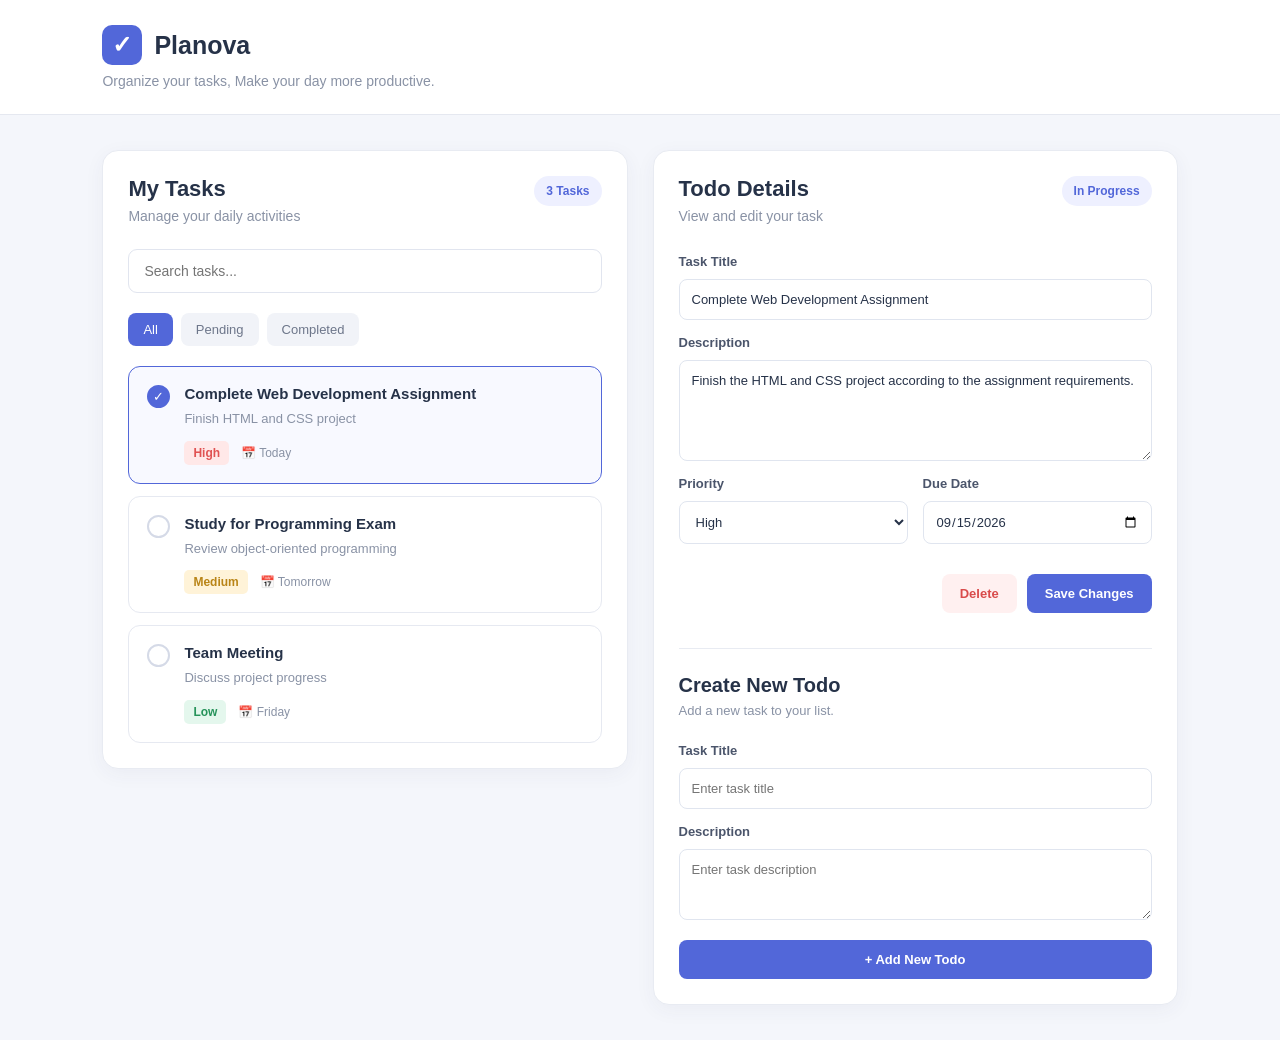
==== index.html @ 9994fab4 "Initial commit Todo List App" ====
<!doctype html>
<html lang="id">

<head>
    <meta charset="UTF-8" />
    <meta name="viewport" content="width=device-width, initial-scale=1.0" />
    <title>Todo List App</title>
    <link rel="stylesheet" href="style.css" />
</head>

<body>
    <header class="header">
        <div class="logo">
            <span>✓</span>
            <h1>Planova</h1>
        </div>
        <p>Organize your tasks, Make your day more productive.</p>
    </header>
    <main class="container">
        <section class="todo-panel">
            <div class="panel-header">
                <div>
                    <h2>My Tasks</h2>
                    <p>Manage your daily activities</p>
                </div>
                <span class="task-count" id="task-count"> 3 Tasks </span>
            </div>
            <div class="search-box">
                <input type="text" id="search-input" placeholder="Search tasks..." />
            </div>
            <div class="filter">
                <button class="active" data-filter="all">All</button>
                <button data-filter="pending">Pending</button>
                <button data-filter="completed">Completed</button>
            </div>
            <div class="todo-list" id="todo-list">
                <article class="todo-item selected" data-status="completed">
                    <div class="todo-check completed-check">✓</div>
                    <div class="todo-info">
                        <h3>Complete Web Development Assignment</h3>

                        <p>Finish HTML and CSS project</p>

                        <div class="todo-meta">
                            <span class="priority high"> High </span>

                            <span> 📅 Today </span>
                        </div>
                    </div>
                </article>

                <article class="todo-item" data-status="pending">
                    <div class="todo-check"></div>

                    <div class="todo-info">
                        <h3>Study for Programming Exam</h3>

                        <p>Review object-oriented programming</p>

                        <div class="todo-meta">
                            <span class="priority medium"> Medium </span>

                            <span> 📅 Tomorrow </span>
                        </div>
                    </div>
                </article>

                <article class="todo-item" data-status="pending">
                    <div class="todo-check"></div>

                    <div class="todo-info">
                        <h3>Team Meeting</h3>

                        <p>Discuss project progress</p>

                        <div class="todo-meta">
                            <span class="priority low"> Low </span>

                            <span> 📅 Friday </span>
                        </div>
                    </div>
                </article>
            </div>
        </section>

        <aside class="detail-panel">
            <div class="panel-header">
                <div>
                    <h2>Todo Details</h2>
                    <p>View and edit your task</p>
                </div>

                <span class="status"> In Progress </span>
            </div>

            <div class="detail-content">
                <label for="task-title"> Task Title </label>

                <input type="text" id="task-title" value="Complete Web Development Assignment" />

                <label for="task-description"> Description </label>

                <textarea id="task-description" rows="5">
Finish the HTML and CSS project according to the assignment requirements.</textarea>

                <div class="form-row">
                    <div class="form-group">
                        <label for="priority"> Priority </label>

                        <select id="priority">
                            <option>High</option>
                            <option>Medium</option>
                            <option>Low</option>
                        </select>
                    </div>

                    <div class="form-group">
                        <label for="date"> Due Date </label>

                        <input type="date" id="date" value="2026-09-15" />
                    </div>
                </div>

                <div class="detail-actions">
                    <button class="delete-btn" id="delete-btn">Delete</button>

                    <button class="save-btn" id="save-btn">Save Changes</button>
                </div>
            </div>

            <div class="new-todo">
                <h2>Create New Todo</h2>

                <p>Add a new task to your list.</p>

                <form id="new-todo-form">
                    <label for="new-title"> Task Title </label>

                    <input type="text" id="new-title" placeholder="Enter task title" required />

                    <label for="new-description"> Description </label>

                    <textarea id="new-description" rows="3" placeholder="Enter task description"></textarea>

                    <button type="submit" class="add-btn">+ Add New Todo</button>
                </form>
            </div>
        </aside>
    </main>

    <script>
    const todoForm = document.getElementById("new-todo-form");
    const todoList = document.getElementById("todo-list");
    const taskCount = document.getElementById("task-count");
    const searchInput = document.getElementById("search-input");
    const filterButtons = document.querySelectorAll(".filter button");
    const taskTitle = document.getElementById("task-title");
    const taskDescription = document.getElementById("task-description");
    const prioritySelect = document.getElementById("priority");
    const dateInput = document.getElementById("date");
    const saveButton = document.getElementById("save-btn");
    const deleteButton = document.getElementById("delete-btn");

    let selectedTodo = document.querySelector(".todo-item.selected");

    function updateTaskCount() {
        const totalTasks = todoList.querySelectorAll(".todo-item").length;
        taskCount.textContent = totalTasks + " Tasks";
    }

    function updateTodoStatus(todo, completed) {
        const check = todo.querySelector(".todo-check");

        todo.setAttribute("data-status", completed ? "completed" : "pending");

        check.classList.toggle("completed-check", completed);
        check.textContent = completed ? "✓" : "";
    }

    function setupTodo(todo) {
        const check = todo.querySelector(".todo-check");

        check.addEventListener("click", function (event) {
            event.stopPropagation();

            const isCompleted = todo.getAttribute("data-status") === "completed";

            updateTodoStatus(todo, !isCompleted);

            applyFilter();
        });

        todo.addEventListener("click", function () {
            document.querySelectorAll(".todo-item").forEach(function (item) {
                item.classList.remove("selected");
            });

            todo.classList.add("selected");
            selectedTodo = todo;

            const title = todo.querySelector("h3").textContent;
            const description = todo.querySelector("p").textContent;
            const priority = todo.querySelector(".priority").textContent;

            taskTitle.value = title.trim();
            taskDescription.value = description.trim();
            prioritySelect.value = priority.trim();
        });
    }

    function applyFilter() {
        const keyword = searchInput.value.toLowerCase();
        const activeButton = document.querySelector(".filter button.active");
        const filter = activeButton.getAttribute("data-filter");

        document.querySelectorAll(".todo-item").forEach(function (todo) {
            const title = todo.querySelector("h3").textContent.toLowerCase();
            const description = todo.querySelector("p").textContent.toLowerCase();
            const status = todo.getAttribute("data-status");

            const matchesSearch =
                title.includes(keyword) ||
                description.includes(keyword);

            const matchesFilter =
                filter === "all" ||
                status === filter;

            todo.style.display =
                matchesSearch && matchesFilter ? "flex" : "none";
        });
    }

    document.querySelectorAll(".todo-item").forEach(function (todo) {
        setupTodo(todo);
    });

    todoForm.addEventListener("submit", function (event) {
        event.preventDefault();

        const title = document.getElementById("new-title").value.trim();
        const description = document.getElementById("new-description").value.trim();

        if (title === "") {
            alert("Task title harus diisi!");
            return;
        }

        const newTodo = document.createElement("article");

        newTodo.classList.add("todo-item");
        newTodo.setAttribute("data-status", "pending");

        newTodo.innerHTML = `
            <div class="todo-check"></div>
            <div class="todo-info">
                <h3>${title}</h3>
                <p>${description || "No description added."}</p>
                <div class="todo-meta">
                    <span class="priority medium">Medium</span>
                    <span>📅 Today</span>
                </div>
            </div>
        `;

        todoList.appendChild(newTodo);

        setupTodo(newTodo);
        updateTaskCount();

        todoForm.reset();

        document.querySelectorAll(".todo-item").forEach(function (item) {
            item.classList.remove("selected");
        });

        newTodo.classList.add("selected");
        selectedTodo = newTodo;

        taskTitle.value = title;
        taskDescription.value = description || "No description added.";
        prioritySelect.value = "Medium";

        alert("Todo berhasil ditambahkan!");
    });

    searchInput.addEventListener("input", function () {
        applyFilter();
    });

    filterButtons.forEach(function (button) {
        button.addEventListener("click", function () {
            filterButtons.forEach(function (btn) {
                btn.classList.remove("active");
            });

            button.classList.add("active");

            applyFilter();
        });
    });

    saveButton.addEventListener("click", function () {
        if (!selectedTodo) {
            alert("Pilih Todo terlebih dahulu!");
            return;
        }

        selectedTodo.querySelector("h3").textContent = taskTitle.value;
        selectedTodo.querySelector("p").textContent = taskDescription.value;

        const priorityElement = selectedTodo.querySelector(".priority");

        priorityElement.textContent = prioritySelect.value;

        priorityElement.classList.remove("high", "medium", "low");

        priorityElement.classList.add(
            prioritySelect.value.toLowerCase()
        );

        alert("Perubahan berhasil disimpan!");

        applyFilter();
    });

    deleteButton.addEventListener("click", function () {
        if (!selectedTodo) {
            alert("Pilih Todo yang ingin dihapus!");
            return;
        }

        const confirmation = confirm(
            "Yakin ingin menghapus Todo ini?"
        );

        if (confirmation) {
            selectedTodo.remove();

            selectedTodo = null;

            updateTaskCount();

            taskTitle.value = "";
            taskDescription.value = "";
            prioritySelect.value = "Medium";

            applyFilter();
        }
    });

    updateTaskCount();
</script>
</body>

</html>
---- style.css ----
* {
    margin: 0;
    padding: 0;
    box-sizing: border-box;
}
body {
    font-family: Arial, Helvetica, sans-serif;
    background-color: #f4f6fb;
    color: #263248;
    min-height: 100vh;
}
.header {
    background-color: #ffffff;
    padding: 25px 8%;
    border-bottom: 1px solid #e5e8f0;
}
.logo {
    display: flex;
    align-items: center;
    gap: 12px;
}
.logo span {
    display: flex;
    align-items: center;
    justify-content: center;
    width: 40px;
    height: 40px;
    background-color: #5267d9;
    color: white;
    border-radius: 10px;
    font-size: 24px;
    font-weight: bold;
}
.logo h1 {
    font-size: 25px;
}
.header p {
    color: #8992a5;
    margin-top: 8px;
    font-size: 14px;
}
.container {
    width: 84%;
    max-width: 1250px;
    margin: 35px auto;
    display: grid;
    grid-template-columns: 1fr 1fr;
    gap: 25px;
    align-items: start;
}
.todo-panel,
.detail-panel {
    background-color: #ffffff;
    border-radius: 16px;
    padding: 25px;
    border: 1px solid #e8ebf2;
    box-shadow: 0 5px 20px rgba(50, 60, 90, 0.05);
}
.panel-header {
    display: flex;
    justify-content: space-between;
    align-items: flex-start;
    gap: 15px;
    margin-bottom: 25px;
}
.panel-header h2 {
    font-size: 22px;
    margin-bottom: 6px;
}
.panel-header p {
    color: #8992a5;
    font-size: 14px;
}
.task-count,
.status {
    background-color: #eef0ff;
    color: #5267d9;
    padding: 8px 12px;
    border-radius: 20px;
    font-size: 12px;
    font-weight: bold;
    white-space: nowrap;
}
.search-box input {
    width: 100%;
    padding: 13px 15px;
    border: 1px solid #e1e5ef;
    border-radius: 9px;
    font-size: 14px;
    outline: none;
}
.search-box input:focus {
    border-color: #5267d9;
}
.filter {
    display: flex;
    gap: 8px;
    margin: 20px 0;
}
.filter button {
    border: none;
    background-color: #f1f3f8;
    color: #6d768a;
    padding: 9px 15px;
    border-radius: 8px;
    cursor: pointer;
    font-size: 13px;
    transition: 0.2s;
}
.filter button:hover {
    background-color: #dfe4f5;
}
.filter button.active {
    background-color: #5267d9;
    color: white;
}
.todo-list {
    display: flex;
    flex-direction: column;
    gap: 12px;
}
.todo-item {
    display: flex;
    gap: 14px;
    padding: 18px;
    border: 1px solid #e6e9f1;
    border-radius: 12px;
    cursor: pointer;
    transition: 0.2s;
}
.todo-item:hover,
.todo-item.selected {
    border-color: #5267d9;
    background-color: #f8f9ff;
}
.todo-check {
    width: 23px;
    height: 23px;
    border: 2px solid #d5dae7;
    border-radius: 50%;
    display: flex;
    align-items: center;
    justify-content: center;
    flex-shrink: 0;
    color: white;
    font-size: 13px;
}
.todo-item.selected .todo-check {
    border-color: #5267d9;
}
.completed-check {
    background-color: #5267d9;
    border-color: #5267d9;
}
.todo-info {
    flex: 1;
    min-width: 0;
}
.todo-info h3 {
    font-size: 15px;
    margin-bottom: 7px;
    overflow-wrap: anywhere;
}
.todo-info p {
    color: #8992a5;
    font-size: 13px;
    line-height: 1.5;
    overflow-wrap: anywhere;
}
.todo-meta {
    display: flex;
    align-items: center;
    gap: 12px;
    margin-top: 12px;
    font-size: 12px;
    color: #8992a5;
    flex-wrap: wrap;
}
.priority {
    padding: 5px 9px;
    border-radius: 5px;
    font-weight: bold;
}
.priority.high {
    background-color: #ffe8e8;
    color: #e05252;
}
.priority.medium {
    background-color: #fff3d8;
    color: #b98416;
}
.priority.low {
    background-color: #e4f7ed;
    color: #26935a;
}
.detail-content {
    display: flex;
    flex-direction: column;
    gap: 10px;
}
label {
    font-size: 13px;
    font-weight: bold;
    color: #4b556b;
    margin-top: 5px;
}
input,
textarea,
select {
    width: 100%;
    padding: 12px;
    border: 1px solid #e0e5ef;
    border-radius: 8px;
    font-family: inherit;
    font-size: 13px;
    color: #263248;
    background-color: white;
    outline: none;
}
input:focus,
textarea:focus,
select:focus {
    border-color: #5267d9;
}
textarea {
    resize: vertical;
}
.form-row {
    display: grid;
    grid-template-columns: 1fr 1fr;
    gap: 15px;
}
.form-group {
    display: flex;
    flex-direction: column;
    gap: 10px;
}
button {
    font-family: inherit;
}
.detail-actions {
    display: flex;
    justify-content: flex-end;
    gap: 10px;
    margin-top: 20px;
}
.delete-btn,
.save-btn,
.add-btn {
    padding: 12px 18px;
    border-radius: 8px;
    border: none;
    cursor: pointer;
    font-size: 13px;
    font-weight: bold;
    transition: 0.2s;
}
.delete-btn {
    background-color: #fff0f0;
    color: #d94b4b;
}
.delete-btn:hover {
    background-color: #ffe0e0;
}
.save-btn,
.add-btn {
    background-color: #5267d9;
    color: white;
}
.save-btn:hover,
.add-btn:hover {
    background-color: #3f53c2;
}
.new-todo {
    margin-top: 35px;
    padding-top: 25px;
    border-top: 1px solid #e8ebf2;
}
.new-todo h2 {
    font-size: 20px;
    margin-bottom: 6px;
}
.new-todo p {
    color: #8992a5;
    font-size: 13px;
    margin-bottom: 20px;
}
.new-todo form {
    display: flex;
    flex-direction: column;
    gap: 10px;
}
.add-btn {
    margin-top: 10px;
    width: 100%;
}
@media (max-width: 900px) {
    .container {
        width: 90%;
        grid-template-columns: 1fr;
    }
    .detail-panel {
        width: 100%;
    }
}
@media (max-width: 600px) {
    .header {
        padding: 20px;
    }
    .logo h1 {
        font-size: 22px;
    }
    .container {
        width: 94%;
        margin: 20px auto;
        gap: 18px;
    }
    .todo-panel,
    .detail-panel {
        padding: 18px;
        border-radius: 12px;
    }
    .panel-header {
        flex-direction: column;
        gap: 12px;
    }
    .panel-header h2 {
        font-size: 20px;
    }
    .filter {
        flex-wrap: wrap;
    }
    .todo-item {
        padding: 14px;
    }
    .todo-info h3 {
        font-size: 14px;
    }
    .todo-meta {
        flex-wrap: wrap;
    }
    .form-row {
        grid-template-columns: 1fr;
        gap: 10px;
    }
    .detail-actions {
        flex-direction: column;
    }
    .delete-btn,
    .save-btn {
        width: 100%;
    }
}
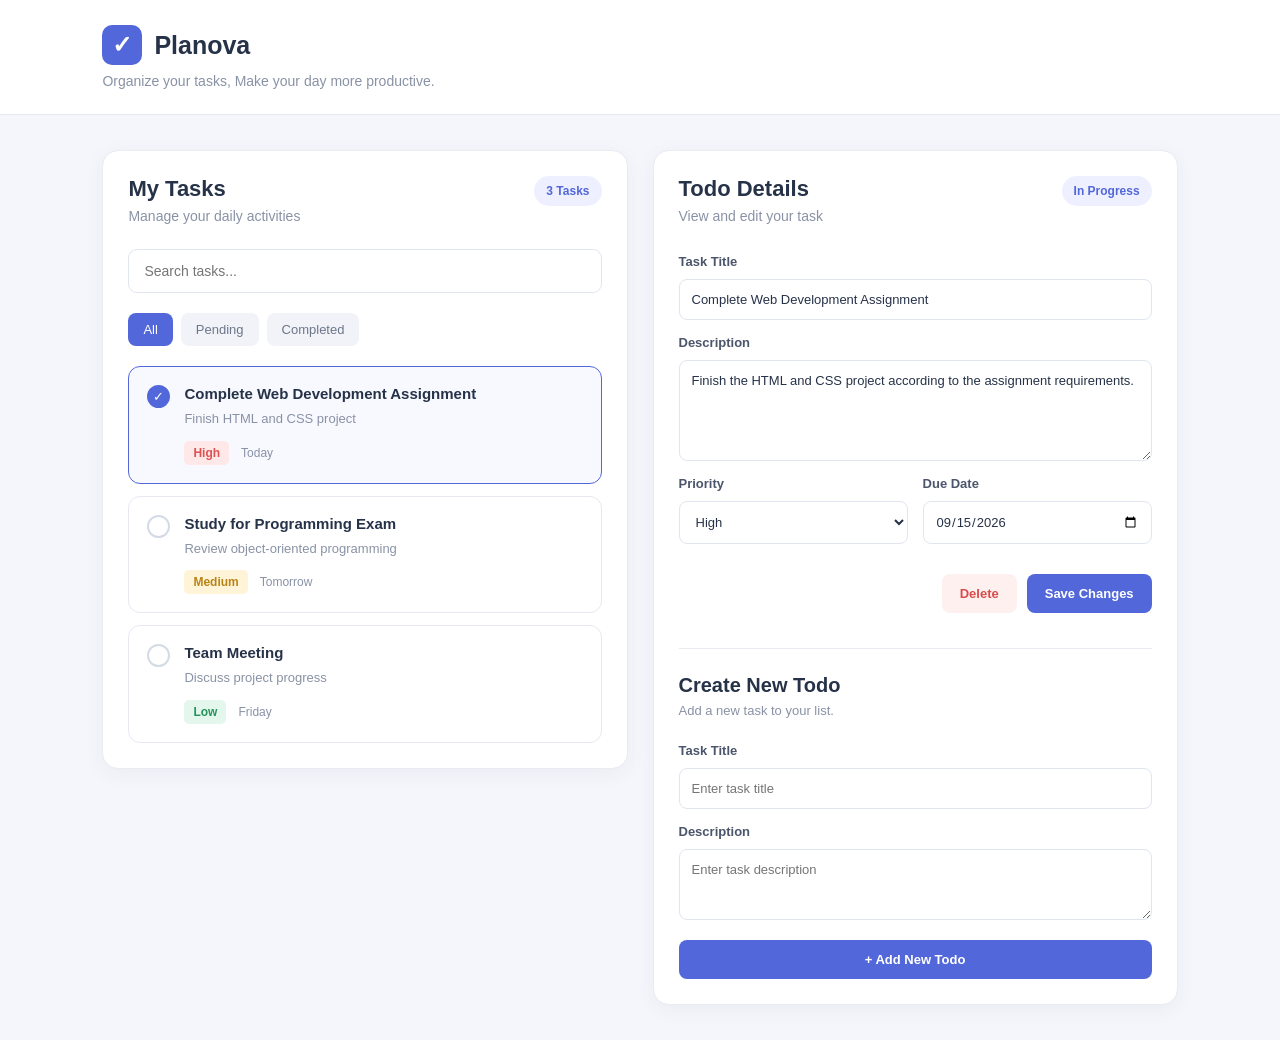
==== commit 775ac69a: "Remove calendar emoji from todo items" ====
--- a/index.html
+++ b/index.html
@@ -44,7 +44,7 @@
                         <div class="todo-meta">
                             <span class="priority high"> High </span>
 
-                            <span> 📅 Today </span>
+                            <span> Today </span>
                         </div>
                     </div>
                 </article>
@@ -60,7 +60,7 @@
                         <div class="todo-meta">
                             <span class="priority medium"> Medium </span>
 
-                            <span> 📅 Tomorrow </span>
+                            <span> Tomorrow </span>
                         </div>
                     </div>
                 </article>
@@ -76,7 +76,7 @@
                         <div class="todo-meta">
                             <span class="priority low"> Low </span>
 
-                            <span> 📅 Friday </span>
+                            <span> Friday </span>
                         </div>
                     </div>
                 </article>
@@ -258,7 +258,7 @@
                 <p>${description || "No description added."}</p>
                 <div class="todo-meta">
                     <span class="priority medium">Medium</span>
-                    <span>📅 Today</span>
+                    <span> Today</span>
                 </div>
             </div>
         `;
@@ -353,4 +353,4 @@
 </script>
 </body>
 
-</html>+</html>
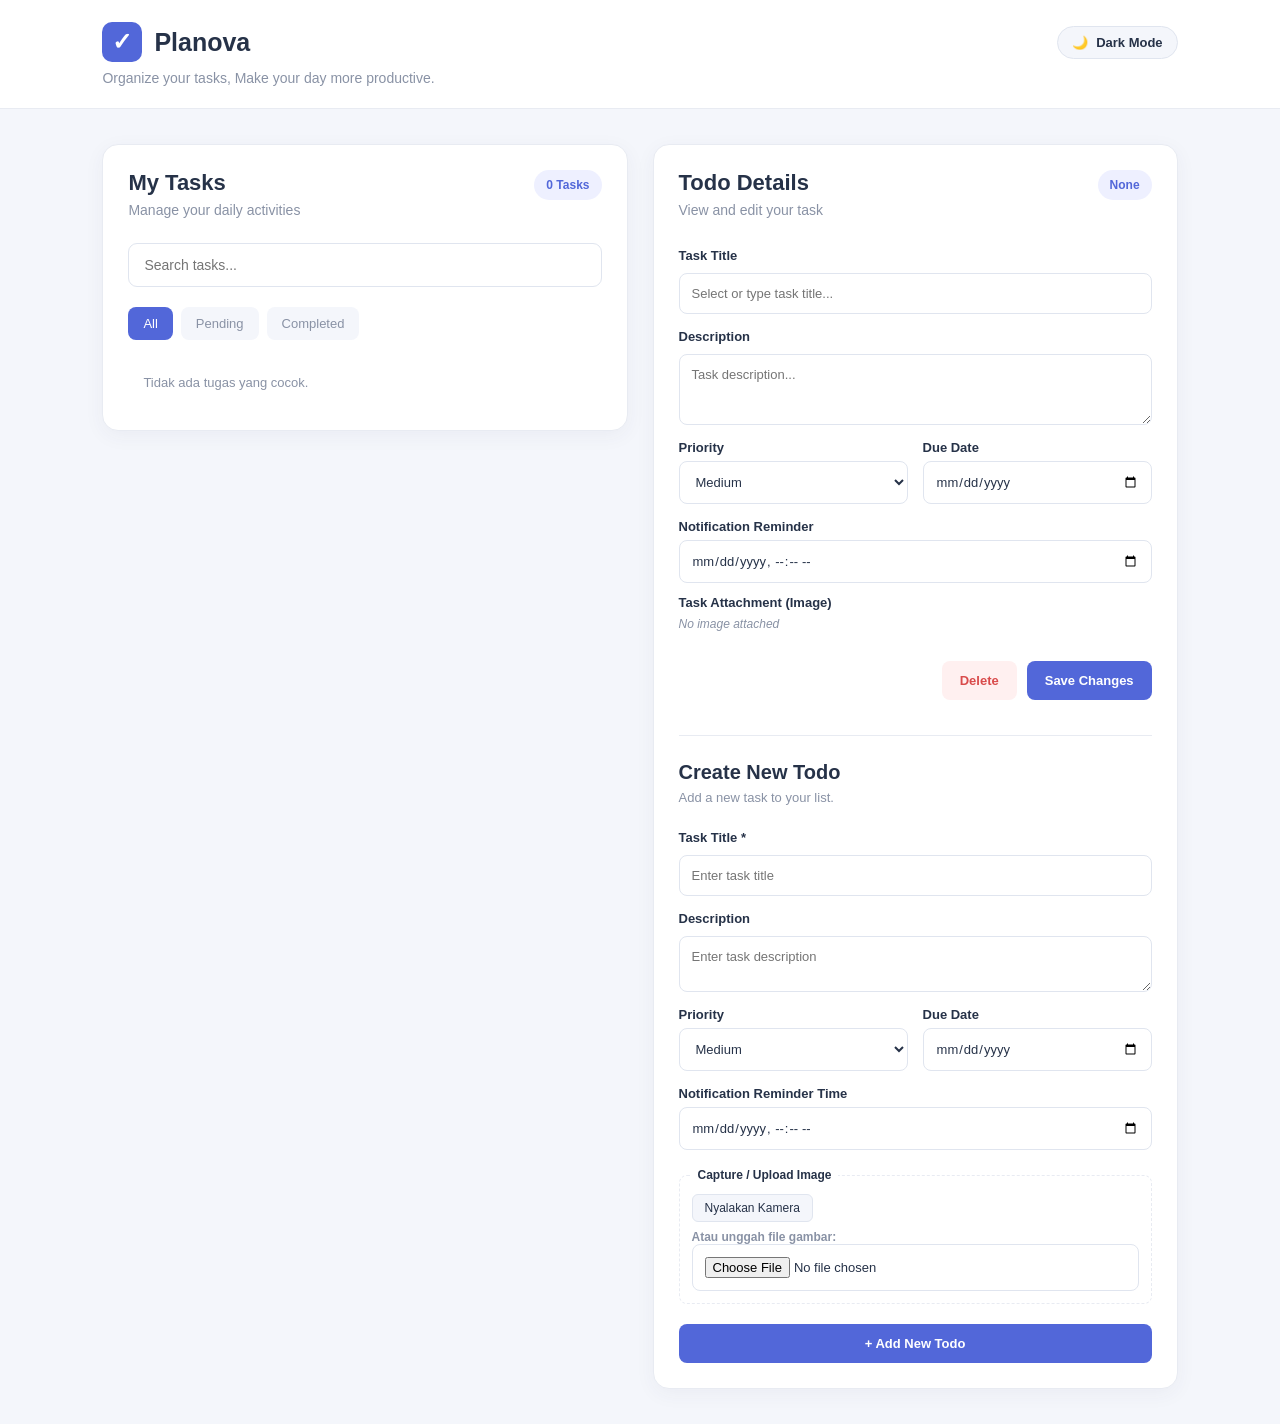
==== commit 61cf8448: "Assignment E03" ====
--- a/index.html
+++ b/index.html
@@ -1,146 +1,152 @@
 <!doctype html>
 <html lang="id">
-
 <head>
     <meta charset="UTF-8" />
     <meta name="viewport" content="width=device-width, initial-scale=1.0" />
-    <title>Todo List App</title>
+    <title>Todo List App - Planova</title>
     <link rel="stylesheet" href="style.css" />
 </head>
-
 <body>
     <header class="header">
-        <div class="logo">
-            <span>✓</span>
-            <h1>Planova</h1>
+        <div class="header-main">
+            <div class="logo">
+                <span aria-hidden="true">✓</span>
+                <h1>Planova</h1>
+            </div>
+            <button id="theme-toggle" class="theme-toggle" aria-label="Ganti mode tema gelap atau terang" type="button">
+                <span id="theme-icon" aria-hidden="true">🌙</span>
+                <span id="theme-text">Dark Mode</span>
+            </button>
         </div>
         <p>Organize your tasks, Make your day more productive.</p>
     </header>
+
+    <div id="status-live" class="sr-only" role="status" aria-live="polite"></div>
+
     <main class="container">
-        <section class="todo-panel">
+        <section class="todo-panel" aria-labelledby="todo-heading">
             <div class="panel-header">
                 <div>
-                    <h2>My Tasks</h2>
+                    <h2 id="todo-heading">My Tasks</h2>
                     <p>Manage your daily activities</p>
                 </div>
-                <span class="task-count" id="task-count"> 3 Tasks </span>
+                <span class="task-count" id="task-count" aria-live="polite">0 Tasks</span>
             </div>
+
             <div class="search-box">
-                <input type="text" id="search-input" placeholder="Search tasks..." />
+                <label for="search-input" class="sr-only">Cari tugas</label>
+                <input type="text" id="search-input" placeholder="Search tasks..." aria-label="Search tasks" />
             </div>
-            <div class="filter">
-                <button class="active" data-filter="all">All</button>
-                <button data-filter="pending">Pending</button>
-                <button data-filter="completed">Completed</button>
-            </div>
-            <div class="todo-list" id="todo-list">
-                <article class="todo-item selected" data-status="completed">
-                    <div class="todo-check completed-check">✓</div>
-                    <div class="todo-info">
-                        <h3>Complete Web Development Assignment</h3>
 
-                        <p>Finish HTML and CSS project</p>
+            <nav class="filter" aria-label="Filter status tugas">
+                <button class="active" data-filter="all" type="button">All</button>
+                <button data-filter="pending" type="button">Pending</button>
+                <button data-filter="completed" type="button">Completed</button>
+            </nav>
 
-                        <div class="todo-meta">
-                            <span class="priority high"> High </span>
-
-                            <span> Today </span>
-                        </div>
-                    </div>
-                </article>
-
-                <article class="todo-item" data-status="pending">
-                    <div class="todo-check"></div>
-
-                    <div class="todo-info">
-                        <h3>Study for Programming Exam</h3>
-
-                        <p>Review object-oriented programming</p>
-
-                        <div class="todo-meta">
-                            <span class="priority medium"> Medium </span>
-
-                            <span> Tomorrow </span>
-                        </div>
-                    </div>
-                </article>
-
-                <article class="todo-item" data-status="pending">
-                    <div class="todo-check"></div>
-
-                    <div class="todo-info">
-                        <h3>Team Meeting</h3>
-
-                        <p>Discuss project progress</p>
-
-                        <div class="todo-meta">
-                            <span class="priority low"> Low </span>
-
-                            <span> Friday </span>
-                        </div>
-                    </div>
-                </article>
+            <div class="todo-list" id="todo-list" role="region" aria-live="polite">
             </div>
         </section>
 
-        <aside class="detail-panel">
+        <aside class="detail-panel" aria-labelledby="detail-heading">
             <div class="panel-header">
                 <div>
-                    <h2>Todo Details</h2>
+                    <h2 id="detail-heading">Todo Details</h2>
                     <p>View and edit your task</p>
                 </div>
-
-                <span class="status"> In Progress </span>
+                <span class="status" id="detail-status">In Progress</span>
             </div>
 
-            <div class="detail-content">
-                <label for="task-title"> Task Title </label>
+            <form id="detail-form" class="detail-content" novalidate>
+                <label for="task-title">Task Title</label>
+                <input type="text" id="task-title" placeholder="Select or type task title..." required />
 
-                <input type="text" id="task-title" value="Complete Web Development Assignment" />
-
-                <label for="task-description"> Description </label>
-
-                <textarea id="task-description" rows="5">
-Finish the HTML and CSS project according to the assignment requirements.</textarea>
+                <label for="task-description">Description</label>
+                <textarea id="task-description" rows="3" placeholder="Task description..."></textarea>
 
                 <div class="form-row">
                     <div class="form-group">
-                        <label for="priority"> Priority </label>
-
+                        <label for="priority">Priority</label>
                         <select id="priority">
-                            <option>High</option>
-                            <option>Medium</option>
-                            <option>Low</option>
+                            <option value="High">High</option>
+                            <option value="Medium">Medium</option>
+                            <option value="Low">Low</option>
                         </select>
                     </div>
 
                     <div class="form-group">
-                        <label for="date"> Due Date </label>
+                        <label for="date">Due Date</label>
+                        <input type="date" id="date" />
+                    </div>
+                </div>
 
-                        <input type="date" id="date" value="2026-09-15" />
+                <div class="form-group">
+                    <label for="detail-notify">Notification Reminder</label>
+                    <input type="datetime-local" id="detail-notify" />
+                </div>
+
+                <div class="media-container">
+                    <label>Task Attachment (Image)</label>
+                    <div class="preview-wrap">
+                        <img id="detail-image-preview" src="" alt="Pratinjau foto tugas" style="display: none;" />
+                        <span id="no-image-text" class="placeholder-text">No image attached</span>
                     </div>
                 </div>
 
                 <div class="detail-actions">
-                    <button class="delete-btn" id="delete-btn">Delete</button>
-
-                    <button class="save-btn" id="save-btn">Save Changes</button>
+                    <button type="button" class="delete-btn" id="delete-btn">Delete</button>
+                    <button type="button" class="save-btn" id="save-btn">Save Changes</button>
                 </div>
-            </div>
-
+            </form>
             <div class="new-todo">
                 <h2>Create New Todo</h2>
-
                 <p>Add a new task to your list.</p>
 
                 <form id="new-todo-form">
-                    <label for="new-title"> Task Title </label>
+                    <label for="new-title">Task Title *</label>
+                    <input type="text" id="new-title" placeholder="Enter task title" required aria-required="true" />
 
-                    <input type="text" id="new-title" placeholder="Enter task title" required />
+                    <label for="new-description">Description</label>
+                    <textarea id="new-description" rows="2" placeholder="Enter task description"></textarea>
 
-                    <label for="new-description"> Description </label>
+                    <div class="form-row">
+                        <div class="form-group">
+                            <label for="new-priority">Priority</label>
+                            <select id="new-priority">
+                                <option value="High">High</option>
+                                <option value="Medium" selected>Medium</option>
+                                <option value="Low">Low</option>
+                            </select>
+                        </div>
+                        <div class="form-group">
+                            <label for="new-date">Due Date</label>
+                            <input type="date" id="new-date" />
+                        </div>
+                    </div>
+                    <div class="form-group">
+                        <label for="new-notify">Notification Reminder Time</label>
+                        <input type="datetime-local" id="new-notify" />
+                    </div>
 
-                    <textarea id="new-description" rows="3" placeholder="Enter task description"></textarea>
+                    <fieldset class="media-fieldset">
+                        <legend>Capture / Upload Image</legend>
+                        <div class="camera-actions">
+                            <button type="button" id="start-cam-btn" class="cam-btn">Nyalakan Kamera</button>
+                            <button type="button" id="capture-cam-btn" class="cam-btn highlight" style="display:none;">Ambil Foto</button>
+                            <button type="button" id="stop-cam-btn" class="cam-btn danger" style="display:none;">Tutup Kamera</button>
+                        </div>
+
+                        <div class="camera-viewport">
+                            <video id="camera-video" autoplay playsinline aria-label="Live view kamera" style="display:none;"></video>
+                            <canvas id="camera-canvas" style="display:none;"></canvas>
+                            <img id="new-image-preview" alt="Pratinjau foto baru" style="display:none;" />
+                        </div>
+
+                        <div class="upload-fallback">
+                            <label for="new-file" class="sub-label">Atau unggah file gambar:</label>
+                            <input type="file" id="new-file" accept="image/*" />
+                        </div>
+                    </fieldset>
 
                     <button type="submit" class="add-btn">+ Add New Todo</button>
                 </form>
@@ -148,209 +154,6 @@
         </aside>
     </main>
 
-    <script>
-    const todoForm = document.getElementById("new-todo-form");
-    const todoList = document.getElementById("todo-list");
-    const taskCount = document.getElementById("task-count");
-    const searchInput = document.getElementById("search-input");
-    const filterButtons = document.querySelectorAll(".filter button");
-    const taskTitle = document.getElementById("task-title");
-    const taskDescription = document.getElementById("task-description");
-    const prioritySelect = document.getElementById("priority");
-    const dateInput = document.getElementById("date");
-    const saveButton = document.getElementById("save-btn");
-    const deleteButton = document.getElementById("delete-btn");
-
-    let selectedTodo = document.querySelector(".todo-item.selected");
-
-    function updateTaskCount() {
-        const totalTasks = todoList.querySelectorAll(".todo-item").length;
-        taskCount.textContent = totalTasks + " Tasks";
-    }
-
-    function updateTodoStatus(todo, completed) {
-        const check = todo.querySelector(".todo-check");
-
-        todo.setAttribute("data-status", completed ? "completed" : "pending");
-
-        check.classList.toggle("completed-check", completed);
-        check.textContent = completed ? "✓" : "";
-    }
-
-    function setupTodo(todo) {
-        const check = todo.querySelector(".todo-check");
-
-        check.addEventListener("click", function (event) {
-            event.stopPropagation();
-
-            const isCompleted = todo.getAttribute("data-status") === "completed";
-
-            updateTodoStatus(todo, !isCompleted);
-
-            applyFilter();
-        });
-
-        todo.addEventListener("click", function () {
-            document.querySelectorAll(".todo-item").forEach(function (item) {
-                item.classList.remove("selected");
-            });
-
-            todo.classList.add("selected");
-            selectedTodo = todo;
-
-            const title = todo.querySelector("h3").textContent;
-            const description = todo.querySelector("p").textContent;
-            const priority = todo.querySelector(".priority").textContent;
-
-            taskTitle.value = title.trim();
-            taskDescription.value = description.trim();
-            prioritySelect.value = priority.trim();
-        });
-    }
-
-    function applyFilter() {
-        const keyword = searchInput.value.toLowerCase();
-        const activeButton = document.querySelector(".filter button.active");
-        const filter = activeButton.getAttribute("data-filter");
-
-        document.querySelectorAll(".todo-item").forEach(function (todo) {
-            const title = todo.querySelector("h3").textContent.toLowerCase();
-            const description = todo.querySelector("p").textContent.toLowerCase();
-            const status = todo.getAttribute("data-status");
-
-            const matchesSearch =
-                title.includes(keyword) ||
-                description.includes(keyword);
-
-            const matchesFilter =
-                filter === "all" ||
-                status === filter;
-
-            todo.style.display =
-                matchesSearch && matchesFilter ? "flex" : "none";
-        });
-    }
-
-    document.querySelectorAll(".todo-item").forEach(function (todo) {
-        setupTodo(todo);
-    });
-
-    todoForm.addEventListener("submit", function (event) {
-        event.preventDefault();
-
-        const title = document.getElementById("new-title").value.trim();
-        const description = document.getElementById("new-description").value.trim();
-
-        if (title === "") {
-            alert("Task title harus diisi!");
-            return;
-        }
-
-        const newTodo = document.createElement("article");
-
-        newTodo.classList.add("todo-item");
-        newTodo.setAttribute("data-status", "pending");
-
-        newTodo.innerHTML = `
-            <div class="todo-check"></div>
-            <div class="todo-info">
-                <h3>${title}</h3>
-                <p>${description || "No description added."}</p>
-                <div class="todo-meta">
-                    <span class="priority medium">Medium</span>
-                    <span> Today</span>
-                </div>
-            </div>
-        `;
-
-        todoList.appendChild(newTodo);
-
-        setupTodo(newTodo);
-        updateTaskCount();
-
-        todoForm.reset();
-
-        document.querySelectorAll(".todo-item").forEach(function (item) {
-            item.classList.remove("selected");
-        });
-
-        newTodo.classList.add("selected");
-        selectedTodo = newTodo;
-
-        taskTitle.value = title;
-        taskDescription.value = description || "No description added.";
-        prioritySelect.value = "Medium";
-
-        alert("Todo berhasil ditambahkan!");
-    });
-
-    searchInput.addEventListener("input", function () {
-        applyFilter();
-    });
-
-    filterButtons.forEach(function (button) {
-        button.addEventListener("click", function () {
-            filterButtons.forEach(function (btn) {
-                btn.classList.remove("active");
-            });
-
-            button.classList.add("active");
-
-            applyFilter();
-        });
-    });
-
-    saveButton.addEventListener("click", function () {
-        if (!selectedTodo) {
-            alert("Pilih Todo terlebih dahulu!");
-            return;
-        }
-
-        selectedTodo.querySelector("h3").textContent = taskTitle.value;
-        selectedTodo.querySelector("p").textContent = taskDescription.value;
-
-        const priorityElement = selectedTodo.querySelector(".priority");
-
-        priorityElement.textContent = prioritySelect.value;
-
-        priorityElement.classList.remove("high", "medium", "low");
-
-        priorityElement.classList.add(
-            prioritySelect.value.toLowerCase()
-        );
-
-        alert("Perubahan berhasil disimpan!");
-
-        applyFilter();
-    });
-
-    deleteButton.addEventListener("click", function () {
-        if (!selectedTodo) {
-            alert("Pilih Todo yang ingin dihapus!");
-            return;
-        }
-
-        const confirmation = confirm(
-            "Yakin ingin menghapus Todo ini?"
-        );
-
-        if (confirmation) {
-            selectedTodo.remove();
-
-            selectedTodo = null;
-
-            updateTaskCount();
-
-            taskTitle.value = "";
-            taskDescription.value = "";
-            prioritySelect.value = "Medium";
-
-            applyFilter();
-        }
-    });
-
-    updateTaskCount();
-</script>
+    <script src="script.js"></script>
 </body>
-
-</html>
+</html>
--- a/style.css
+++ b/style.css
@@ -3,42 +3,121 @@
     padding: 0;
     box-sizing: border-box;
 }
+
+:root {
+    --bg-body: #f4f6fb;
+    --bg-surface: #ffffff;
+    --text-main: #263248;
+    --text-muted: #8992a5;
+    --border-ui: #e8ebf2;
+    --border-input: #e0e5ef;
+    --primary: #5267d9;
+    --primary-hover: #3f53c2;
+    --item-selected: #f8f9ff;
+    --badge-bg: #eef0ff;
+    --focus-ring: #5267d9;
+    --card-shadow: 0 5px 20px rgba(50, 60, 90, 0.05);
+}
+
+[data-theme="dark"] {
+    --bg-body: #0f172a;
+    --bg-surface: #1e293b;
+    --text-main: #f8fafc;
+    --text-muted: #94a3b8;
+    --border-ui: #334155;
+    --border-input: #475569;
+    --primary: #6366f1;
+    --primary-hover: #4f46e5;
+    --item-selected: #2d3748;
+    --badge-bg: #312e81;
+    --focus-ring: #a5b4fc;
+    --card-shadow: 0 5px 20px rgba(0, 0, 0, 0.4);
+}
+
 body {
     font-family: Arial, Helvetica, sans-serif;
-    background-color: #f4f6fb;
-    color: #263248;
+    background-color: var(--bg-body);
+    color: var(--text-main);
     min-height: 100vh;
-}
+    transition: background-color 0.2s, color 0.2s;
+}
+
+:focus-visible {
+    outline: 3px solid var(--focus-ring);
+    outline-offset: 2px;
+}
+
+.sr-only {
+    position: absolute;
+    width: 1px;
+    height: 1px;
+    padding: 0;
+    margin: -1px;
+    overflow: hidden;
+    clip: rect(0, 0, 0, 0);
+    border: 0;
+}
+
 .header {
-    background-color: #ffffff;
-    padding: 25px 8%;
-    border-bottom: 1px solid #e5e8f0;
-}
+    background-color: var(--bg-surface);
+    padding: 22px 8%;
+    border-bottom: 1px solid var(--border-ui);
+}
+
+.header-main {
+    display: flex;
+    justify-content: space-between;
+    align-items: center;
+}
+
 .logo {
     display: flex;
     align-items: center;
     gap: 12px;
 }
+
 .logo span {
     display: flex;
     align-items: center;
     justify-content: center;
     width: 40px;
     height: 40px;
-    background-color: #5267d9;
+    background-color: var(--primary);
     color: white;
     border-radius: 10px;
     font-size: 24px;
     font-weight: bold;
 }
+
 .logo h1 {
     font-size: 25px;
 }
+
 .header p {
-    color: #8992a5;
+    color: var(--text-muted);
     margin-top: 8px;
     font-size: 14px;
 }
+
+.theme-toggle {
+    display: flex;
+    align-items: center;
+    gap: 8px;
+    background-color: var(--bg-body);
+    border: 1px solid var(--border-input);
+    color: var(--text-main);
+    padding: 8px 14px;
+    border-radius: 20px;
+    font-size: 13px;
+    font-weight: bold;
+    cursor: pointer;
+    transition: 0.2s;
+}
+
+.theme-toggle:hover {
+    border-color: var(--primary);
+}
+
 .container {
     width: 84%;
     max-width: 1250px;
@@ -48,14 +127,16 @@
     gap: 25px;
     align-items: start;
 }
+
 .todo-panel,
 .detail-panel {
-    background-color: #ffffff;
+    background-color: var(--bg-surface);
     border-radius: 16px;
     padding: 25px;
-    border: 1px solid #e8ebf2;
-    box-shadow: 0 5px 20px rgba(50, 60, 90, 0.05);
-}
+    border: 1px solid var(--border-ui);
+    box-shadow: var(--card-shadow);
+}
+
 .panel-header {
     display: flex;
     justify-content: space-between;
@@ -63,76 +144,94 @@
     gap: 15px;
     margin-bottom: 25px;
 }
+
 .panel-header h2 {
     font-size: 22px;
     margin-bottom: 6px;
 }
+
 .panel-header p {
-    color: #8992a5;
+    color: var(--text-muted);
     font-size: 14px;
 }
+
 .task-count,
 .status {
-    background-color: #eef0ff;
-    color: #5267d9;
+    background-color: var(--badge-bg);
+    color: var(--primary);
     padding: 8px 12px;
     border-radius: 20px;
     font-size: 12px;
     font-weight: bold;
     white-space: nowrap;
 }
+
 .search-box input {
     width: 100%;
     padding: 13px 15px;
-    border: 1px solid #e1e5ef;
+    border: 1px solid var(--border-input);
     border-radius: 9px;
     font-size: 14px;
+    background-color: var(--bg-surface);
+    color: var(--text-main);
     outline: none;
 }
+
 .search-box input:focus {
-    border-color: #5267d9;
-}
+    border-color: var(--primary);
+}
+
 .filter {
     display: flex;
     gap: 8px;
     margin: 20px 0;
 }
+
 .filter button {
     border: none;
-    background-color: #f1f3f8;
-    color: #6d768a;
+    background-color: var(--bg-body);
+    color: var(--text-muted);
     padding: 9px 15px;
     border-radius: 8px;
     cursor: pointer;
     font-size: 13px;
     transition: 0.2s;
 }
+
 .filter button:hover {
-    background-color: #dfe4f5;
-}
+    background-color: var(--border-ui);
+}
+
 .filter button.active {
-    background-color: #5267d9;
+    background-color: var(--primary);
     color: white;
 }
+
 .todo-list {
     display: flex;
     flex-direction: column;
     gap: 12px;
-}
+    max-height: 720px;
+    overflow-y: auto;
+}
+
 .todo-item {
     display: flex;
     gap: 14px;
-    padding: 18px;
-    border: 1px solid #e6e9f1;
+    padding: 16px;
+    border: 1px solid var(--border-ui);
     border-radius: 12px;
     cursor: pointer;
     transition: 0.2s;
-}
+    background-color: var(--bg-surface);
+}
+
 .todo-item:hover,
 .todo-item.selected {
-    border-color: #5267d9;
-    background-color: #f8f9ff;
-}
+    border-color: var(--primary);
+    background-color: var(--item-selected);
+}
+
 .todo-check {
     width: 23px;
     height: 23px;
@@ -144,106 +243,130 @@
     flex-shrink: 0;
     color: white;
     font-size: 13px;
-}
+    background: transparent;
+    cursor: pointer;
+}
+
 .todo-item.selected .todo-check {
-    border-color: #5267d9;
-}
+    border-color: var(--primary);
+}
+
 .completed-check {
-    background-color: #5267d9;
-    border-color: #5267d9;
-}
+    background-color: var(--primary);
+    border-color: var(--primary);
+}
+
 .todo-info {
     flex: 1;
     min-width: 0;
 }
+
 .todo-info h3 {
     font-size: 15px;
     margin-bottom: 7px;
     overflow-wrap: anywhere;
 }
+
+.todo-info h3.completed-text {
+    text-decoration: line-through;
+    color: var(--text-muted);
+}
+
 .todo-info p {
-    color: #8992a5;
+    color: var(--text-muted);
     font-size: 13px;
     line-height: 1.5;
     overflow-wrap: anywhere;
 }
+
 .todo-meta {
     display: flex;
     align-items: center;
-    gap: 12px;
-    margin-top: 12px;
+    gap: 10px;
+    margin-top: 10px;
     font-size: 12px;
-    color: #8992a5;
+    color: var(--text-muted);
     flex-wrap: wrap;
 }
+
+.todo-thumb {
+    width: 44px;
+    height: 44px;
+    border-radius: 8px;
+    object-fit: cover;
+    flex-shrink: 0;
+    border: 1px solid var(--border-ui);
+}
+
 .priority {
-    padding: 5px 9px;
+    padding: 4px 8px;
     border-radius: 5px;
     font-weight: bold;
 }
-.priority.high {
-    background-color: #ffe8e8;
-    color: #e05252;
-}
-.priority.medium {
-    background-color: #fff3d8;
-    color: #b98416;
-}
-.priority.low {
-    background-color: #e4f7ed;
-    color: #26935a;
-}
+.priority.high { background-color: #ffe8e8; color: #e05252; }
+.priority.medium { background-color: #fff3d8; color: #b98416; }
+.priority.low { background-color: #e4f7ed; color: #26935a; }
+
 .detail-content {
     display: flex;
     flex-direction: column;
     gap: 10px;
 }
+
 label {
     font-size: 13px;
     font-weight: bold;
-    color: #4b556b;
+    color: var(--text-main);
     margin-top: 5px;
 }
+
 input,
 textarea,
 select {
     width: 100%;
     padding: 12px;
-    border: 1px solid #e0e5ef;
+    border: 1px solid var(--border-input);
     border-radius: 8px;
     font-family: inherit;
     font-size: 13px;
-    color: #263248;
-    background-color: white;
+    color: var(--text-main);
+    background-color: var(--bg-surface);
     outline: none;
 }
+
 input:focus,
 textarea:focus,
 select:focus {
-    border-color: #5267d9;
-}
+    border-color: var(--primary);
+}
+
 textarea {
     resize: vertical;
 }
+
 .form-row {
     display: grid;
     grid-template-columns: 1fr 1fr;
     gap: 15px;
 }
+
 .form-group {
     display: flex;
     flex-direction: column;
-    gap: 10px;
-}
+    gap: 6px;
+}
+
 button {
     font-family: inherit;
 }
+
 .detail-actions {
     display: flex;
     justify-content: flex-end;
     gap: 10px;
     margin-top: 20px;
 }
+
 .delete-btn,
 .save-btn,
 .add-btn {
@@ -255,99 +378,139 @@
     font-weight: bold;
     transition: 0.2s;
 }
+
 .delete-btn {
     background-color: #fff0f0;
     color: #d94b4b;
 }
+
 .delete-btn:hover {
     background-color: #ffe0e0;
 }
+
 .save-btn,
 .add-btn {
-    background-color: #5267d9;
+    background-color: var(--primary);
     color: white;
 }
+
 .save-btn:hover,
 .add-btn:hover {
-    background-color: #3f53c2;
-}
+    background-color: var(--primary-hover);
+}
+
 .new-todo {
     margin-top: 35px;
     padding-top: 25px;
-    border-top: 1px solid #e8ebf2;
-}
+    border-top: 1px solid var(--border-ui);
+}
+
 .new-todo h2 {
     font-size: 20px;
     margin-bottom: 6px;
 }
+
 .new-todo p {
-    color: #8992a5;
+    color: var(--text-muted);
     font-size: 13px;
     margin-bottom: 20px;
 }
+
 .new-todo form {
     display: flex;
     flex-direction: column;
     gap: 10px;
 }
+
 .add-btn {
     margin-top: 10px;
     width: 100%;
 }
+
+/* Media Capture API Styling */
+.media-fieldset {
+    border: 1px dashed var(--border-ui);
+    padding: 12px;
+    border-radius: 8px;
+    margin-top: 8px;
+}
+
+.media-fieldset legend {
+    font-size: 12px;
+    font-weight: bold;
+    padding: 0 6px;
+}
+
+.camera-actions {
+    display: flex;
+    gap: 8px;
+    margin-bottom: 8px;
+    flex-wrap: wrap;
+}
+
+.cam-btn {
+    padding: 6px 12px;
+    font-size: 12px;
+    border-radius: 6px;
+    border: 1px solid var(--border-input);
+    background-color: var(--bg-body);
+    color: var(--text-main);
+    cursor: pointer;
+}
+
+.cam-btn.highlight {
+    background-color: var(--primary);
+    color: #fff;
+    border-color: var(--primary);
+}
+
+.cam-btn.danger {
+    background-color: #ef4444;
+    color: #fff;
+    border-color: #ef4444;
+}
+
+.camera-viewport video,
+.camera-viewport img,
+.preview-wrap img {
+    width: 100%;
+    max-height: 200px;
+    object-fit: cover;
+    border-radius: 8px;
+    border: 1px solid var(--border-ui);
+    margin-top: 6px;
+}
+
+.placeholder-text {
+    font-size: 12px;
+    color: var(--text-muted);
+    font-style: italic;
+    display: block;
+    margin-top: 6px;
+}
+
+.sub-label {
+    font-size: 12px;
+    margin-top: 8px;
+    display: block;
+    color: var(--text-muted);
+}
+
 @media (max-width: 900px) {
     .container {
         width: 90%;
         grid-template-columns: 1fr;
     }
-    .detail-panel {
-        width: 100%;
-    }
-}
+}
+
 @media (max-width: 600px) {
-    .header {
-        padding: 20px;
-    }
-    .logo h1 {
-        font-size: 22px;
-    }
-    .container {
-        width: 94%;
-        margin: 20px auto;
-        gap: 18px;
-    }
-    .todo-panel,
-    .detail-panel {
-        padding: 18px;
-        border-radius: 12px;
-    }
-    .panel-header {
-        flex-direction: column;
-        gap: 12px;
-    }
-    .panel-header h2 {
-        font-size: 20px;
-    }
-    .filter {
-        flex-wrap: wrap;
-    }
-    .todo-item {
-        padding: 14px;
-    }
-    .todo-info h3 {
-        font-size: 14px;
-    }
-    .todo-meta {
-        flex-wrap: wrap;
-    }
-    .form-row {
-        grid-template-columns: 1fr;
-        gap: 10px;
-    }
-    .detail-actions {
-        flex-direction: column;
-    }
-    .delete-btn,
-    .save-btn {
-        width: 100%;
-    }
+    .header { padding: 20px; }
+    .header-main { flex-direction: column; align-items: flex-start; gap: 12px; }
+    .container { width: 94%; margin: 20px auto; gap: 18px; }
+    .todo-panel, .detail-panel { padding: 18px; border-radius: 12px; }
+    .panel-header { flex-direction: column; gap: 12px; }
+    .filter { flex-wrap: wrap; }
+    .form-row { grid-template-columns: 1fr; }
+    .detail-actions { flex-direction: column; }
+    .delete-btn, .save-btn { width: 100%; }
 }
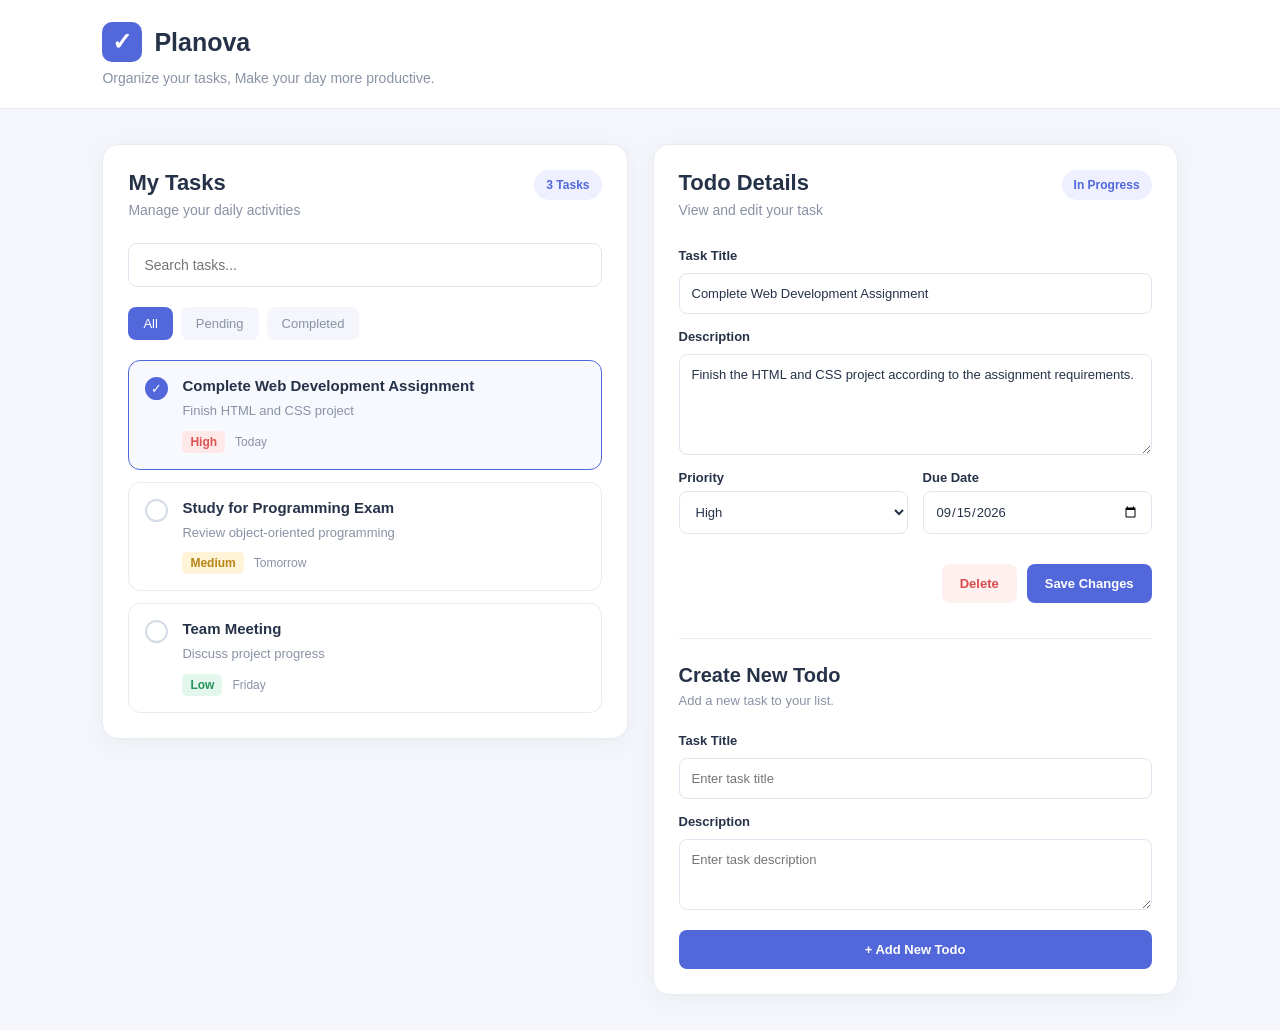
==== commit 3a464a99: "Update index.html" ====
--- a/index.html
+++ b/index.html
@@ -1,152 +1,146 @@
 <!doctype html>
 <html lang="id">
+
 <head>
     <meta charset="UTF-8" />
     <meta name="viewport" content="width=device-width, initial-scale=1.0" />
-    <title>Todo List App - Planova</title>
+    <title>Todo List App</title>
     <link rel="stylesheet" href="style.css" />
 </head>
+
 <body>
     <header class="header">
-        <div class="header-main">
-            <div class="logo">
-                <span aria-hidden="true">✓</span>
-                <h1>Planova</h1>
-            </div>
-            <button id="theme-toggle" class="theme-toggle" aria-label="Ganti mode tema gelap atau terang" type="button">
-                <span id="theme-icon" aria-hidden="true">🌙</span>
-                <span id="theme-text">Dark Mode</span>
-            </button>
+        <div class="logo">
+            <span>✓</span>
+            <h1>Planova</h1>
         </div>
         <p>Organize your tasks, Make your day more productive.</p>
     </header>
-
-    <div id="status-live" class="sr-only" role="status" aria-live="polite"></div>
-
     <main class="container">
-        <section class="todo-panel" aria-labelledby="todo-heading">
+        <section class="todo-panel">
             <div class="panel-header">
                 <div>
-                    <h2 id="todo-heading">My Tasks</h2>
+                    <h2>My Tasks</h2>
                     <p>Manage your daily activities</p>
                 </div>
-                <span class="task-count" id="task-count" aria-live="polite">0 Tasks</span>
-            </div>
-
+                <span class="task-count" id="task-count"> 3 Tasks </span>
+            </div>
             <div class="search-box">
-                <label for="search-input" class="sr-only">Cari tugas</label>
-                <input type="text" id="search-input" placeholder="Search tasks..." aria-label="Search tasks" />
-            </div>
-
-            <nav class="filter" aria-label="Filter status tugas">
-                <button class="active" data-filter="all" type="button">All</button>
-                <button data-filter="pending" type="button">Pending</button>
-                <button data-filter="completed" type="button">Completed</button>
-            </nav>
-
-            <div class="todo-list" id="todo-list" role="region" aria-live="polite">
+                <input type="text" id="search-input" placeholder="Search tasks..." />
+            </div>
+            <div class="filter">
+                <button class="active" data-filter="all">All</button>
+                <button data-filter="pending">Pending</button>
+                <button data-filter="completed">Completed</button>
+            </div>
+            <div class="todo-list" id="todo-list">
+                <article class="todo-item selected" data-status="completed">
+                    <div class="todo-check completed-check">✓</div>
+                    <div class="todo-info">
+                        <h3>Complete Web Development Assignment</h3>
+
+                        <p>Finish HTML and CSS project</p>
+
+                        <div class="todo-meta">
+                            <span class="priority high"> High </span>
+
+                            <span> Today </span>
+                        </div>
+                    </div>
+                </article>
+
+                <article class="todo-item" data-status="pending">
+                    <div class="todo-check"></div>
+
+                    <div class="todo-info">
+                        <h3>Study for Programming Exam</h3>
+
+                        <p>Review object-oriented programming</p>
+
+                        <div class="todo-meta">
+                            <span class="priority medium"> Medium </span>
+
+                            <span> Tomorrow </span>
+                        </div>
+                    </div>
+                </article>
+
+                <article class="todo-item" data-status="pending">
+                    <div class="todo-check"></div>
+
+                    <div class="todo-info">
+                        <h3>Team Meeting</h3>
+
+                        <p>Discuss project progress</p>
+
+                        <div class="todo-meta">
+                            <span class="priority low"> Low </span>
+
+                            <span> Friday </span>
+                        </div>
+                    </div>
+                </article>
             </div>
         </section>
 
-        <aside class="detail-panel" aria-labelledby="detail-heading">
+        <aside class="detail-panel">
             <div class="panel-header">
                 <div>
-                    <h2 id="detail-heading">Todo Details</h2>
+                    <h2>Todo Details</h2>
                     <p>View and edit your task</p>
                 </div>
-                <span class="status" id="detail-status">In Progress</span>
-            </div>
-
-            <form id="detail-form" class="detail-content" novalidate>
-                <label for="task-title">Task Title</label>
-                <input type="text" id="task-title" placeholder="Select or type task title..." required />
-
-                <label for="task-description">Description</label>
-                <textarea id="task-description" rows="3" placeholder="Task description..."></textarea>
+
+                <span class="status"> In Progress </span>
+            </div>
+
+            <div class="detail-content">
+                <label for="task-title"> Task Title </label>
+
+                <input type="text" id="task-title" value="Complete Web Development Assignment" />
+
+                <label for="task-description"> Description </label>
+
+                <textarea id="task-description" rows="5">
+Finish the HTML and CSS project according to the assignment requirements.</textarea>
 
                 <div class="form-row">
                     <div class="form-group">
-                        <label for="priority">Priority</label>
+                        <label for="priority"> Priority </label>
+
                         <select id="priority">
-                            <option value="High">High</option>
-                            <option value="Medium">Medium</option>
-                            <option value="Low">Low</option>
+                            <option>High</option>
+                            <option>Medium</option>
+                            <option>Low</option>
                         </select>
                     </div>
 
                     <div class="form-group">
-                        <label for="date">Due Date</label>
-                        <input type="date" id="date" />
-                    </div>
-                </div>
-
-                <div class="form-group">
-                    <label for="detail-notify">Notification Reminder</label>
-                    <input type="datetime-local" id="detail-notify" />
-                </div>
-
-                <div class="media-container">
-                    <label>Task Attachment (Image)</label>
-                    <div class="preview-wrap">
-                        <img id="detail-image-preview" src="" alt="Pratinjau foto tugas" style="display: none;" />
-                        <span id="no-image-text" class="placeholder-text">No image attached</span>
+                        <label for="date"> Due Date </label>
+
+                        <input type="date" id="date" value="2026-09-15" />
                     </div>
                 </div>
 
                 <div class="detail-actions">
-                    <button type="button" class="delete-btn" id="delete-btn">Delete</button>
-                    <button type="button" class="save-btn" id="save-btn">Save Changes</button>
-                </div>
-            </form>
+                    <button class="delete-btn" id="delete-btn">Delete</button>
+
+                    <button class="save-btn" id="save-btn">Save Changes</button>
+                </div>
+            </div>
+
             <div class="new-todo">
                 <h2>Create New Todo</h2>
+
                 <p>Add a new task to your list.</p>
 
                 <form id="new-todo-form">
-                    <label for="new-title">Task Title *</label>
-                    <input type="text" id="new-title" placeholder="Enter task title" required aria-required="true" />
-
-                    <label for="new-description">Description</label>
-                    <textarea id="new-description" rows="2" placeholder="Enter task description"></textarea>
-
-                    <div class="form-row">
-                        <div class="form-group">
-                            <label for="new-priority">Priority</label>
-                            <select id="new-priority">
-                                <option value="High">High</option>
-                                <option value="Medium" selected>Medium</option>
-                                <option value="Low">Low</option>
-                            </select>
-                        </div>
-                        <div class="form-group">
-                            <label for="new-date">Due Date</label>
-                            <input type="date" id="new-date" />
-                        </div>
-                    </div>
-                    <div class="form-group">
-                        <label for="new-notify">Notification Reminder Time</label>
-                        <input type="datetime-local" id="new-notify" />
-                    </div>
-
-                    <fieldset class="media-fieldset">
-                        <legend>Capture / Upload Image</legend>
-                        <div class="camera-actions">
-                            <button type="button" id="start-cam-btn" class="cam-btn">Nyalakan Kamera</button>
-                            <button type="button" id="capture-cam-btn" class="cam-btn highlight" style="display:none;">Ambil Foto</button>
-                            <button type="button" id="stop-cam-btn" class="cam-btn danger" style="display:none;">Tutup Kamera</button>
-                        </div>
-
-                        <div class="camera-viewport">
-                            <video id="camera-video" autoplay playsinline aria-label="Live view kamera" style="display:none;"></video>
-                            <canvas id="camera-canvas" style="display:none;"></canvas>
-                            <img id="new-image-preview" alt="Pratinjau foto baru" style="display:none;" />
-                        </div>
-
-                        <div class="upload-fallback">
-                            <label for="new-file" class="sub-label">Atau unggah file gambar:</label>
-                            <input type="file" id="new-file" accept="image/*" />
-                        </div>
-                    </fieldset>
+                    <label for="new-title"> Task Title </label>
+
+                    <input type="text" id="new-title" placeholder="Enter task title" required />
+
+                    <label for="new-description"> Description </label>
+
+                    <textarea id="new-description" rows="3" placeholder="Enter task description"></textarea>
 
                     <button type="submit" class="add-btn">+ Add New Todo</button>
                 </form>
@@ -154,6 +148,209 @@
         </aside>
     </main>
 
-    <script src="script.js"></script>
+    <script>
+    const todoForm = document.getElementById("new-todo-form");
+    const todoList = document.getElementById("todo-list");
+    const taskCount = document.getElementById("task-count");
+    const searchInput = document.getElementById("search-input");
+    const filterButtons = document.querySelectorAll(".filter button");
+    const taskTitle = document.getElementById("task-title");
+    const taskDescription = document.getElementById("task-description");
+    const prioritySelect = document.getElementById("priority");
+    const dateInput = document.getElementById("date");
+    const saveButton = document.getElementById("save-btn");
+    const deleteButton = document.getElementById("delete-btn");
+
+    let selectedTodo = document.querySelector(".todo-item.selected");
+
+    function updateTaskCount() {
+        const totalTasks = todoList.querySelectorAll(".todo-item").length;
+        taskCount.textContent = totalTasks + " Tasks";
+    }
+
+    function updateTodoStatus(todo, completed) {
+        const check = todo.querySelector(".todo-check");
+
+        todo.setAttribute("data-status", completed ? "completed" : "pending");
+
+        check.classList.toggle("completed-check", completed);
+        check.textContent = completed ? "✓" : "";
+    }
+
+    function setupTodo(todo) {
+        const check = todo.querySelector(".todo-check");
+
+        check.addEventListener("click", function (event) {
+            event.stopPropagation();
+
+            const isCompleted = todo.getAttribute("data-status") === "completed";
+
+            updateTodoStatus(todo, !isCompleted);
+
+            applyFilter();
+        });
+
+        todo.addEventListener("click", function () {
+            document.querySelectorAll(".todo-item").forEach(function (item) {
+                item.classList.remove("selected");
+            });
+
+            todo.classList.add("selected");
+            selectedTodo = todo;
+
+            const title = todo.querySelector("h3").textContent;
+            const description = todo.querySelector("p").textContent;
+            const priority = todo.querySelector(".priority").textContent;
+
+            taskTitle.value = title.trim();
+            taskDescription.value = description.trim();
+            prioritySelect.value = priority.trim();
+        });
+    }
+
+    function applyFilter() {
+        const keyword = searchInput.value.toLowerCase();
+        const activeButton = document.querySelector(".filter button.active");
+        const filter = activeButton.getAttribute("data-filter");
+
+        document.querySelectorAll(".todo-item").forEach(function (todo) {
+            const title = todo.querySelector("h3").textContent.toLowerCase();
+            const description = todo.querySelector("p").textContent.toLowerCase();
+            const status = todo.getAttribute("data-status");
+
+            const matchesSearch =
+                title.includes(keyword) ||
+                description.includes(keyword);
+
+            const matchesFilter =
+                filter === "all" ||
+                status === filter;
+
+            todo.style.display =
+                matchesSearch && matchesFilter ? "flex" : "none";
+        });
+    }
+
+    document.querySelectorAll(".todo-item").forEach(function (todo) {
+        setupTodo(todo);
+    });
+
+    todoForm.addEventListener("submit", function (event) {
+        event.preventDefault();
+
+        const title = document.getElementById("new-title").value.trim();
+        const description = document.getElementById("new-description").value.trim();
+
+        if (title === "") {
+            alert("Task title harus diisi!");
+            return;
+        }
+
+        const newTodo = document.createElement("article");
+
+        newTodo.classList.add("todo-item");
+        newTodo.setAttribute("data-status", "pending");
+
+        newTodo.innerHTML = `
+            <div class="todo-check"></div>
+            <div class="todo-info">
+                <h3>${title}</h3>
+                <p>${description || "No description added."}</p>
+                <div class="todo-meta">
+                    <span class="priority medium">Medium</span>
+                    <span>📅 Today</span>
+                </div>
+            </div>
+        `;
+
+        todoList.appendChild(newTodo);
+
+        setupTodo(newTodo);
+        updateTaskCount();
+
+        todoForm.reset();
+
+        document.querySelectorAll(".todo-item").forEach(function (item) {
+            item.classList.remove("selected");
+        });
+
+        newTodo.classList.add("selected");
+        selectedTodo = newTodo;
+
+        taskTitle.value = title;
+        taskDescription.value = description || "No description added.";
+        prioritySelect.value = "Medium";
+
+        alert("Todo berhasil ditambahkan!");
+    });
+
+    searchInput.addEventListener("input", function () {
+        applyFilter();
+    });
+
+    filterButtons.forEach(function (button) {
+        button.addEventListener("click", function () {
+            filterButtons.forEach(function (btn) {
+                btn.classList.remove("active");
+            });
+
+            button.classList.add("active");
+
+            applyFilter();
+        });
+    });
+
+    saveButton.addEventListener("click", function () {
+        if (!selectedTodo) {
+            alert("Pilih Todo terlebih dahulu!");
+            return;
+        }
+
+        selectedTodo.querySelector("h3").textContent = taskTitle.value;
+        selectedTodo.querySelector("p").textContent = taskDescription.value;
+
+        const priorityElement = selectedTodo.querySelector(".priority");
+
+        priorityElement.textContent = prioritySelect.value;
+
+        priorityElement.classList.remove("high", "medium", "low");
+
+        priorityElement.classList.add(
+            prioritySelect.value.toLowerCase()
+        );
+
+        alert("Perubahan berhasil disimpan!");
+
+        applyFilter();
+    });
+
+    deleteButton.addEventListener("click", function () {
+        if (!selectedTodo) {
+            alert("Pilih Todo yang ingin dihapus!");
+            return;
+        }
+
+        const confirmation = confirm(
+            "Yakin ingin menghapus Todo ini?"
+        );
+
+        if (confirmation) {
+            selectedTodo.remove();
+
+            selectedTodo = null;
+
+            updateTaskCount();
+
+            taskTitle.value = "";
+            taskDescription.value = "";
+            prioritySelect.value = "Medium";
+
+            applyFilter();
+        }
+    });
+
+    updateTaskCount();
+</script>
 </body>
-</html>+
+</html>
--- a/style.css
+++ b/style.css
@@ -513,4 +513,56 @@
     .form-row { grid-template-columns: 1fr; }
     .detail-actions { flex-direction: column; }
     .delete-btn, .save-btn { width: 100%; }
-}+}
+
+.header-actions {
+    display: flex;
+    align-items: center;
+    gap: 10px;
+    flex-wrap: wrap;
+}
+
+.install-btn {
+    display: flex;
+    align-items: center;
+    gap: 8px;
+    background-color: var(--primary);
+    border: 1px solid var(--primary);
+    color: #ffffff;
+    padding: 8px 14px;
+    border-radius: 20px;
+    font-size: 13px;
+    font-weight: bold;
+    cursor: pointer;
+    transition: 0.2s;
+}
+
+.install-btn:hover {
+    background-color: var(--primary-hover);
+    border-color: var(--primary-hover);
+}
+
+.install-btn[hidden],
+.network-status[hidden] {
+    display: none;
+}
+
+.network-status {
+    background-color: #fef3c7;
+    color: #92400e;
+    border: 1px solid #fcd34d;
+    padding: 6px 12px;
+    border-radius: 20px;
+    font-size: 12px;
+    font-weight: bold;
+}
+
+[data-theme="dark"] .network-status {
+    background-color: #78350f;
+    color: #fef3c7;
+    border-color: #b45309;
+}
+
+@media (max-width: 768px) {
+    .header-actions { width: 100%; }
+}
